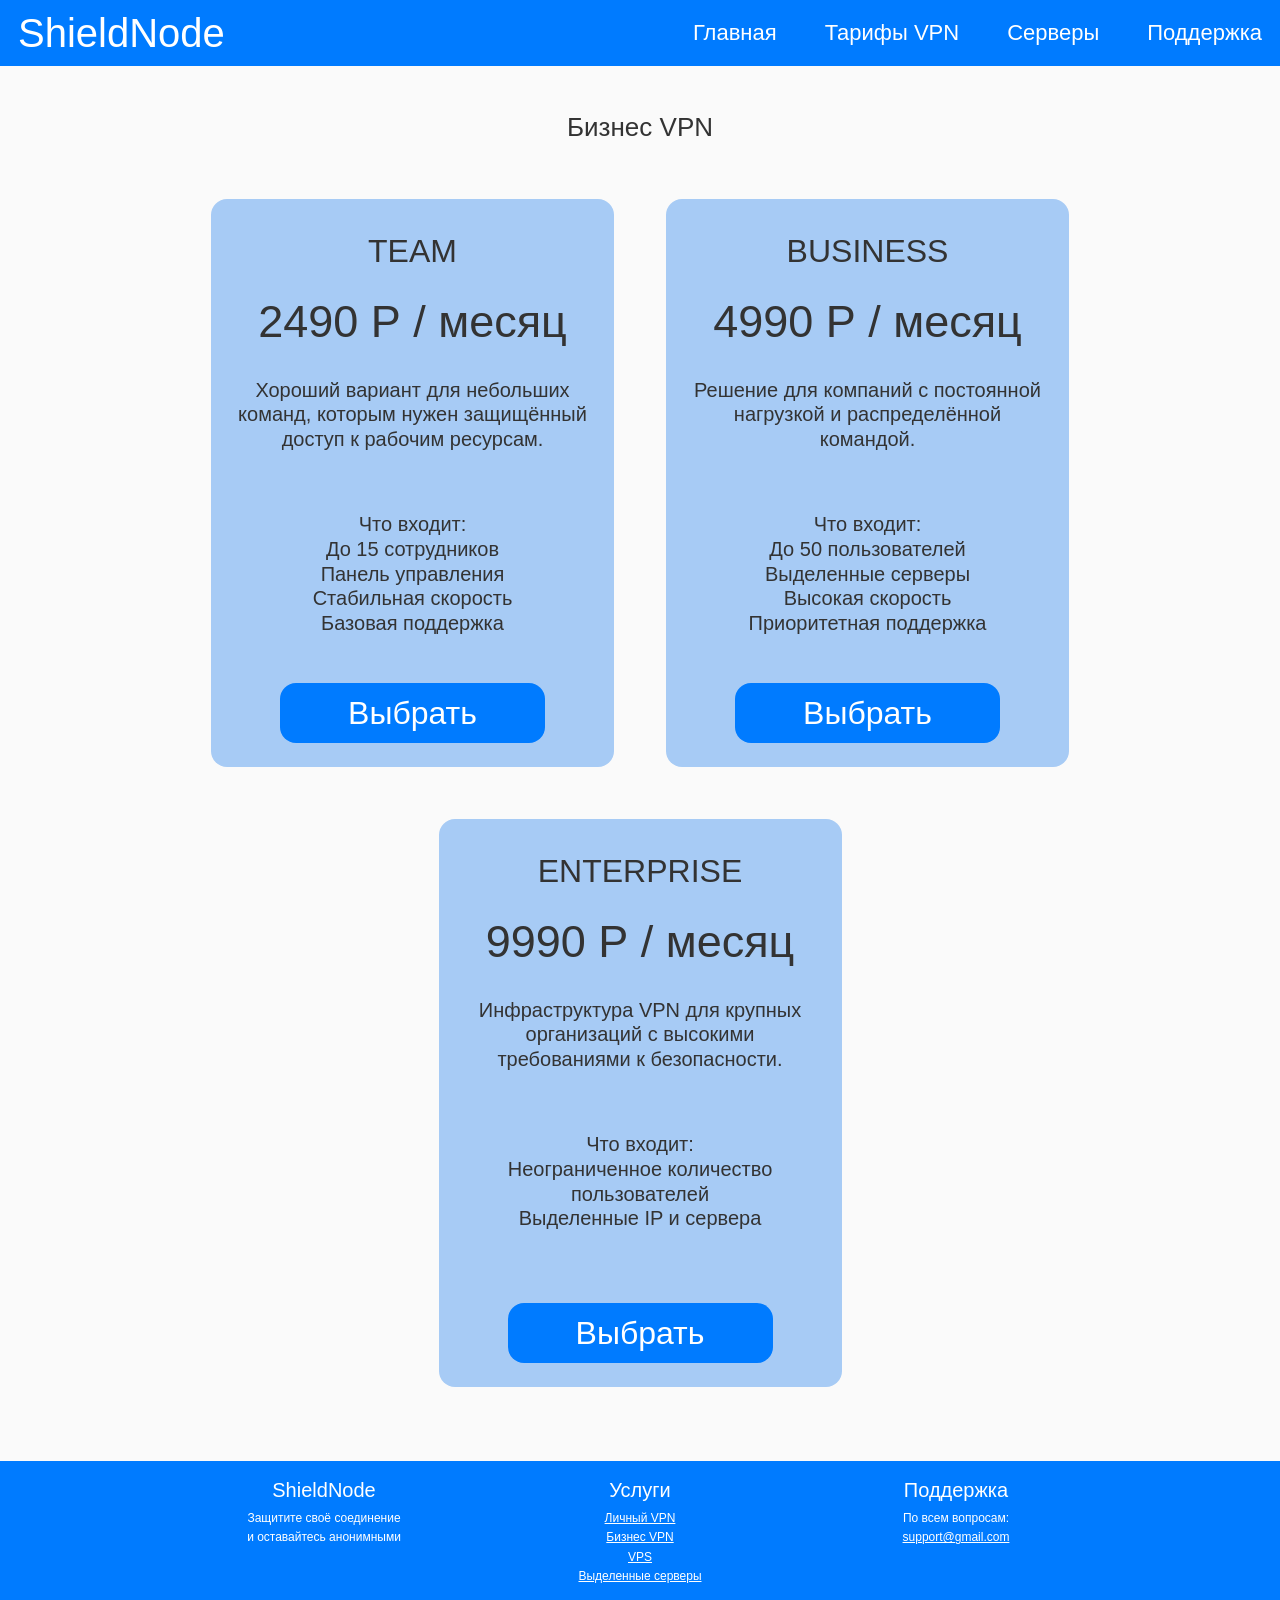
==== business-vpn.html @ ca1e0031 "Add files via upload" ====
<!DOCTYPE html>
<html lang="ru">
<head>
    <meta charset="UTF-8">
    <meta name="viewport" content="width=device-width, initial-scale=1.0">
    <title>Бизнес VPN | ShieldNode</title>
    <link rel="stylesheet" href="./css/business-vpn.css">
</head>
<body>
    <div class="page">
        <header class="header">
            <div class="wrap top">
                <a class="logo" href="./index.html">ShieldNode</a>
                <nav class="menu">
                    <a class="link" href="./index.html">Главная</a>
                    <div class="drop">
                        <a class="dropbtn" href="./business-vpn.html">Тарифы VPN</a>
                        <div class="dropmenu">
                            <a class="dropitem" href="./personal-vpn.html">Личный VPN</a>
                            <a class="dropitem" href="./business-vpn.html">Бизнес VPN</a>
                        </div>
                    </div>
                    <div class="drop">
                        <a class="dropbtn" href="./vps.html">Серверы</a>
                        <div class="dropmenu">
                            <a class="dropitem" href="./vps.html">VPS</a>
                            <a class="dropitem" href="./dedicated-servers.html">Выделенные серверы</a>
                        </div>
                    </div>
                    <a class="link" href="./support.html">Поддержка</a>
                </nav>
            </div>
        </header>

        <main class="submain">
            <section class="subsection">
                <div class="wrap">
                    <h1 class="title pagetitle">Бизнес VPN</h1>
                    <div class="cards priceRow">
                        <div class="card price">
                            <h2 class="pricename">TEAM</h2>
                            <p class="pricevalue">2490 Р / месяц</p>
                            <p class="cardtext">Хороший вариант для небольших команд, которым нужен защищённый доступ к рабочим ресурсам.</p>
                            <p class="list">Что входит:<br>До 15 сотрудников<br>Панель управления<br>Стабильная скорость<br>Базовая поддержка</p>
                            <a class="btn choose" href="./vpn-order.html">Выбрать</a>
                        </div>

                        <div class="card price">
                            <h3 class="pricename">BUSINESS</h3>
                            <p class="pricevalue">4990 Р / месяц</p>
                            <p class="cardtext">Решение для компаний с постоянной нагрузкой и распределённой командой.</p>
                            <p class="list">Что входит:<br>До 50 пользователей<br>Выделенные серверы<br>Высокая скорость<br>Приоритетная поддержка</p>
                            <a class="btn choose" href="./vpn-order.html">Выбрать</a>
                        </div>

                        <div class="card price">
                            <h3 class="pricename">ENTERPRISE</h3>
                            <p class="pricevalue">9990 Р / месяц</p>
                            <p class="cardtext">Инфраструктура VPN для крупных организаций с высокими требованиями к безопасности.</p>
                            <p class="list">Что входит:<br>Неограниченное количество пользователей<br>Выделенные IP и сервера</p>
                            <a class="btn choose" href="./vpn-order.html">Выбрать</a>
                        </div>
                    </div>
                </div>
            </section>
        </main>

        <footer class="footer" id="support">
            <div class="wrap foot">
                <div class="fcol">
                    <p class="fmain">ShieldNode</p>
                    <p class="ftext">Защитите своё соединение</p>
                    <p class="ftext">и оставайтесь анонимными</p>
                </div>
                <div class="fcol">
                    <p class="fmain">Услуги</p>
                    <a class="flink" href="./personal-vpn.html">Личный VPN</a>
                    <a class="flink" href="./business-vpn.html">Бизнес VPN</a>
                    <a class="flink" href="./vps.html">VPS</a>
                    <a class="flink" href="./dedicated-servers.html">Выделенные серверы</a>
                </div>
                <div class="fcol">
                    <p class="fmain">Поддержка</p>
                    <p class="ftext">По всем вопросам:</p>
                    <a class="flink" href="mailto:support@gmail.com">support@gmail.com</a>
                </div>
            </div>
            <p class="copy">© 2025 ShieldNode. Все права защищены.</p>
        </footer>
    </div>
</body>
</html>
---- css/business-vpn.css ----
@font-face {
    font-family: "Montserrat";
    src: url("./font/Montserrat-VariableFont_wght.ttf") format("truetype");
    font-weight: 100 900;
    font-style: normal;
}

* {
    box-sizing: border-box;
}

body {
    margin: 0;
    background: #FAFAFA;
    color: #333333;
    font-family: "Montserrat", sans-serif;
}

a {
    text-decoration: none;
    color: inherit;
}

img {
    max-width: 100%;
    display: block;
}

.page {
    width: 100%;
}

.wrap {
    max-width: 1360px;
    margin: 0 auto;
    padding: 0 18px;
}

.header {
    background: #007BFF;
}

.top {
    min-height: 66px;
    display: flex;
    justify-content: space-between;
    align-items: center;
    gap: 20px;
}

.logo {
    font-family: "Cal Sans", "Montserrat", sans-serif;
    font-size: 40px;
    font-weight: 400;
    color: #FFFFFF;
}

.menu {
    display: flex;
    align-items: center;
    gap: 48px;
    flex-wrap: wrap;
}

.link,
.dropbtn {
    display: inline-block;
    font-family: "Montserrat", sans-serif;
    font-size: 22px;
    font-weight: 400;
    color: #FFFFFF;
    background: none;
    border: none;
    cursor: pointer;
    padding: 0;
    opacity: 1;
}

.link:hover,
.dropbtn:hover {
    opacity: 0.5;
}

.drop {
    position: relative;
    padding: 18px 0;
}

.dropmenu {
    position: absolute;
    top: calc(100% - 2px);
    left: 0;
    min-width: 180px;
    background: #AFD4FC;
    border-radius: 16px;
    box-shadow: 4px 6px 10px rgba(0, 0, 0, 0.22);
    padding: 10px 0;
    z-index: 5;
    opacity: 0;
    visibility: hidden;
    transform: translateY(8px);
    transition: opacity 0.22s ease, transform 0.22s ease, visibility 0.22s ease;
    pointer-events: none;
}

.drop:hover .dropmenu {
    opacity: 1;
    visibility: visible;
    transform: translateY(0);
    pointer-events: auto;
}

.dropitem {
    display: block;
    padding: 8px 12px;
    font-size: 20px;
    font-weight: 400;
    color: #333333;
    line-height: 1.25;
    position: relative;
    opacity: 1;
}

.dropitem + .dropitem {
    margin-top: 10px;
    padding-top: 14px;
}

.dropitem + .dropitem::before {
    content: "";
    position: absolute;
    top: 0;
    left: 12px;
    width: calc(100% - 44px);
    height: 1px;
    background: rgba(0, 0, 0, 0.2);
}

.dropitem:hover {
    opacity: 0.5;
}

.submain {
    min-height: calc(100vh - 80px);
}

.subsection {
    padding: 46px 0 74px;
}

.title {
    text-align: center;
    font-size: 26px;
    font-weight: 400;
    margin: 0 0 38px;
}

.pagetitle {
    margin-bottom: 56px;
}

.cards {
    display: flex;
    gap: 20px;
    justify-content: center;
    align-items: stretch;
    flex-wrap: wrap;
}

.card {
    border-radius: 16px;
    text-align: center;
}

.cardtext {
    font-size: 16px;
    font-weight: 500;
    line-height: 1.25;
    margin: 0;
}

.priceRow {
    justify-content: center;
    gap: 52px;
}

.price {
    background: #A7CBF5;
    flex: 0 0 403px;
    width: 403px;
    min-height: 568px;
    padding: 34px 26px 24px;
    display: flex;
    flex-direction: column;
    align-items: center;
}

.pricename {
    font-size: 32px;
    font-weight: 500;
    margin: 0 0 26px;
}

.pricevalue {
    font-size: 45px;
    font-weight: 500;
    margin: 0 0 30px;
}

.price .cardtext {
    min-height: 110px;
    font-size: 20px;
    font-weight: 500;
    line-height: 1.22;
}

.list {
    font-size: 20px;
    font-weight: 500;
    line-height: 1.24;
    margin: 24px 0 0;
    text-align: center;
}

.btn {
    display: inline-block;
    margin-top: 8px;
    width: 240px;
    height: 48px;
    padding: 12px 16px;
    background: #007BFF;
    color: #FFFFFF;
    border: none;
    border-radius: 16px;
    font-size: 16px;
    cursor: pointer;
    text-align: center;
}

.btn:hover {
    background: #0062CB;
    color: #D3D3D3;
}

.choose {
    margin-top: auto;
    width: 265px;
    min-width: 265px;
    height: 60px;
    padding: 12px 20px;
    font-size: 32px;
    font-weight: 500;
}

.footer {
    background: #007BFF;
    color: #FFFFFF;
    padding: 18px 0 14px;
}

.foot {
    display: flex;
    justify-content: center;
    gap: 36px;
    flex-wrap: wrap;
}

.fcol {
    flex: 0 1 280px;
    text-align: center;
}

.fmain {
    font-size: 20px;
    font-weight: 500;
    margin: 0 0 8px;
}

.ftext,
.flink {
    display: block;
    font-size: 12px;
    line-height: 1.45;
    margin: 0 0 2px;
}

.flink {
    text-decoration: underline;
    opacity: 1;
}

.flink:hover {
    opacity: 0.5;
}

.copy {
    text-align: center;
    font-size: 10px;
    margin: 12px 0 0;
}
@media (max-width: 900px) {
    .top { padding: 18px 0; flex-direction: column; }
    .menu { justify-content: center; gap: 18px 22px; }
    .drop { padding: 0; }
    .link, .dropbtn { font-size: 18px; }
    .title { font-size: 34px; }
    .subsection { padding: 32px 0 48px; }
    .price { max-width: 100%; width: 100%; flex-basis: 100%; }
}
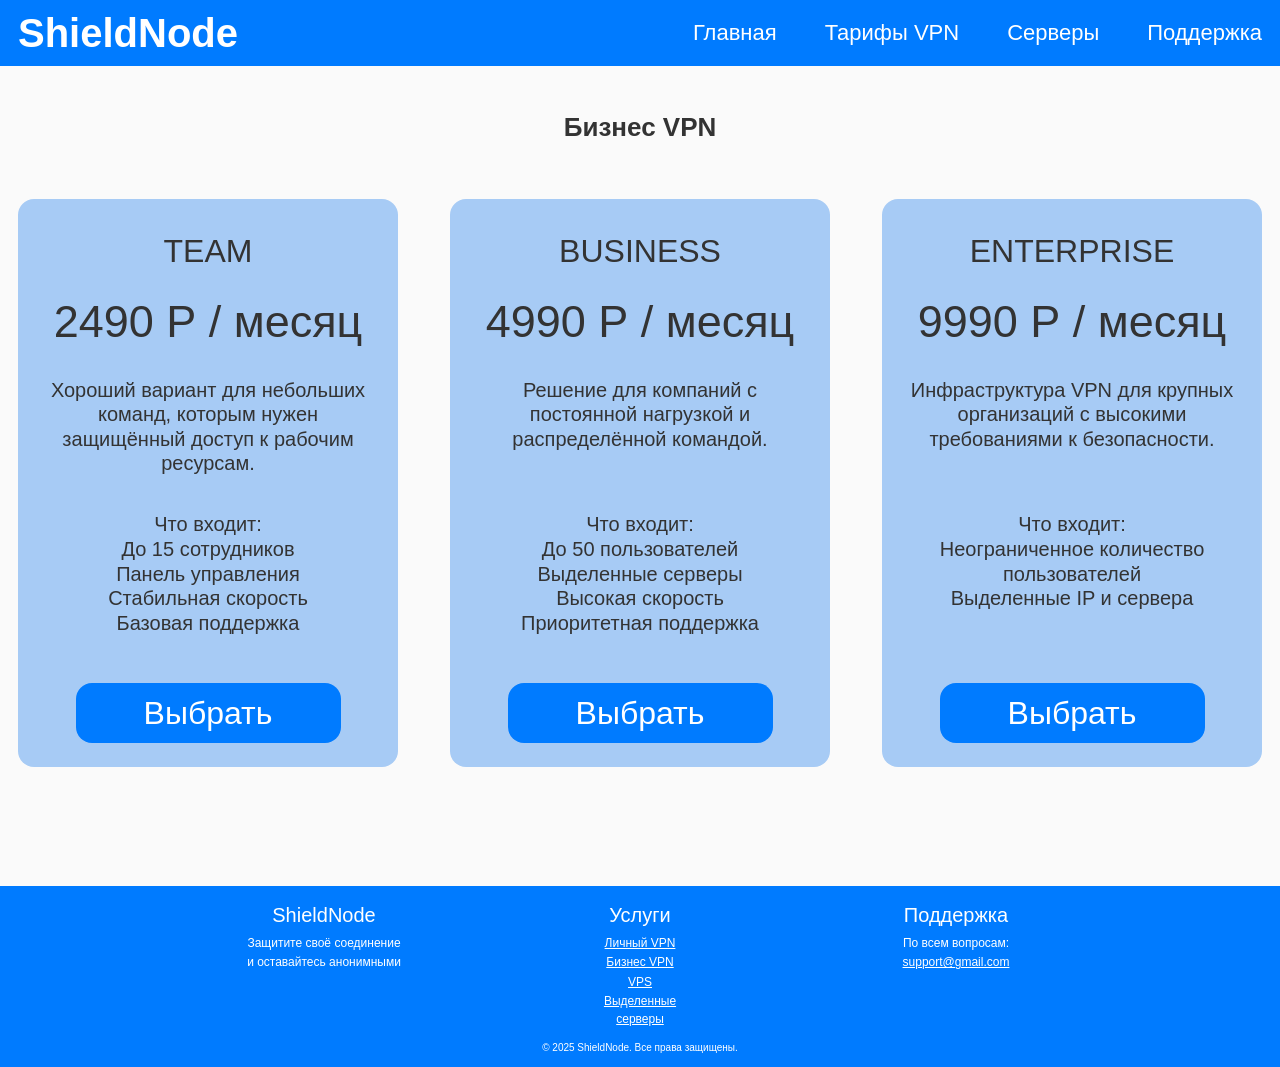
==== commit 116be622: "Add files via upload" ====
--- a/business-vpn.html
+++ b/business-vpn.html
@@ -77,7 +77,7 @@
                     <a class="flink" href="./personal-vpn.html">Личный VPN</a>
                     <a class="flink" href="./business-vpn.html">Бизнес VPN</a>
                     <a class="flink" href="./vps.html">VPS</a>
-                    <a class="flink" href="./dedicated-servers.html">Выделенные серверы</a>
+                    <a class="flink" href="./dedicated-servers.html">Выделенные<br>серверы</a>
                 </div>
                 <div class="fcol">
                     <p class="fmain">Поддержка</p>
--- a/css/business-vpn.css
+++ b/css/business-vpn.css
@@ -51,7 +51,7 @@
 .logo {
     font-family: "Cal Sans", "Montserrat", sans-serif;
     font-size: 40px;
-    font-weight: 400;
+    font-weight: 600;
     color: #FFFFFF;
 }
 
@@ -151,7 +151,7 @@
 .title {
     text-align: center;
     font-size: 26px;
-    font-weight: 400;
+    font-weight: 600;
     margin: 0 0 38px;
 }
 
@@ -160,11 +160,9 @@
 }
 
 .cards {
-    display: flex;
+    display: grid;
+    grid-template-columns: repeat(3, 1fr);
     gap: 20px;
-    justify-content: center;
-    align-items: stretch;
-    flex-wrap: wrap;
 }
 
 .card {
@@ -186,8 +184,7 @@
 
 .price {
     background: #A7CBF5;
-    flex: 0 0 403px;
-    width: 403px;
+    width: 100%;
     min-height: 568px;
     padding: 34px 26px 24px;
     display: flex;
